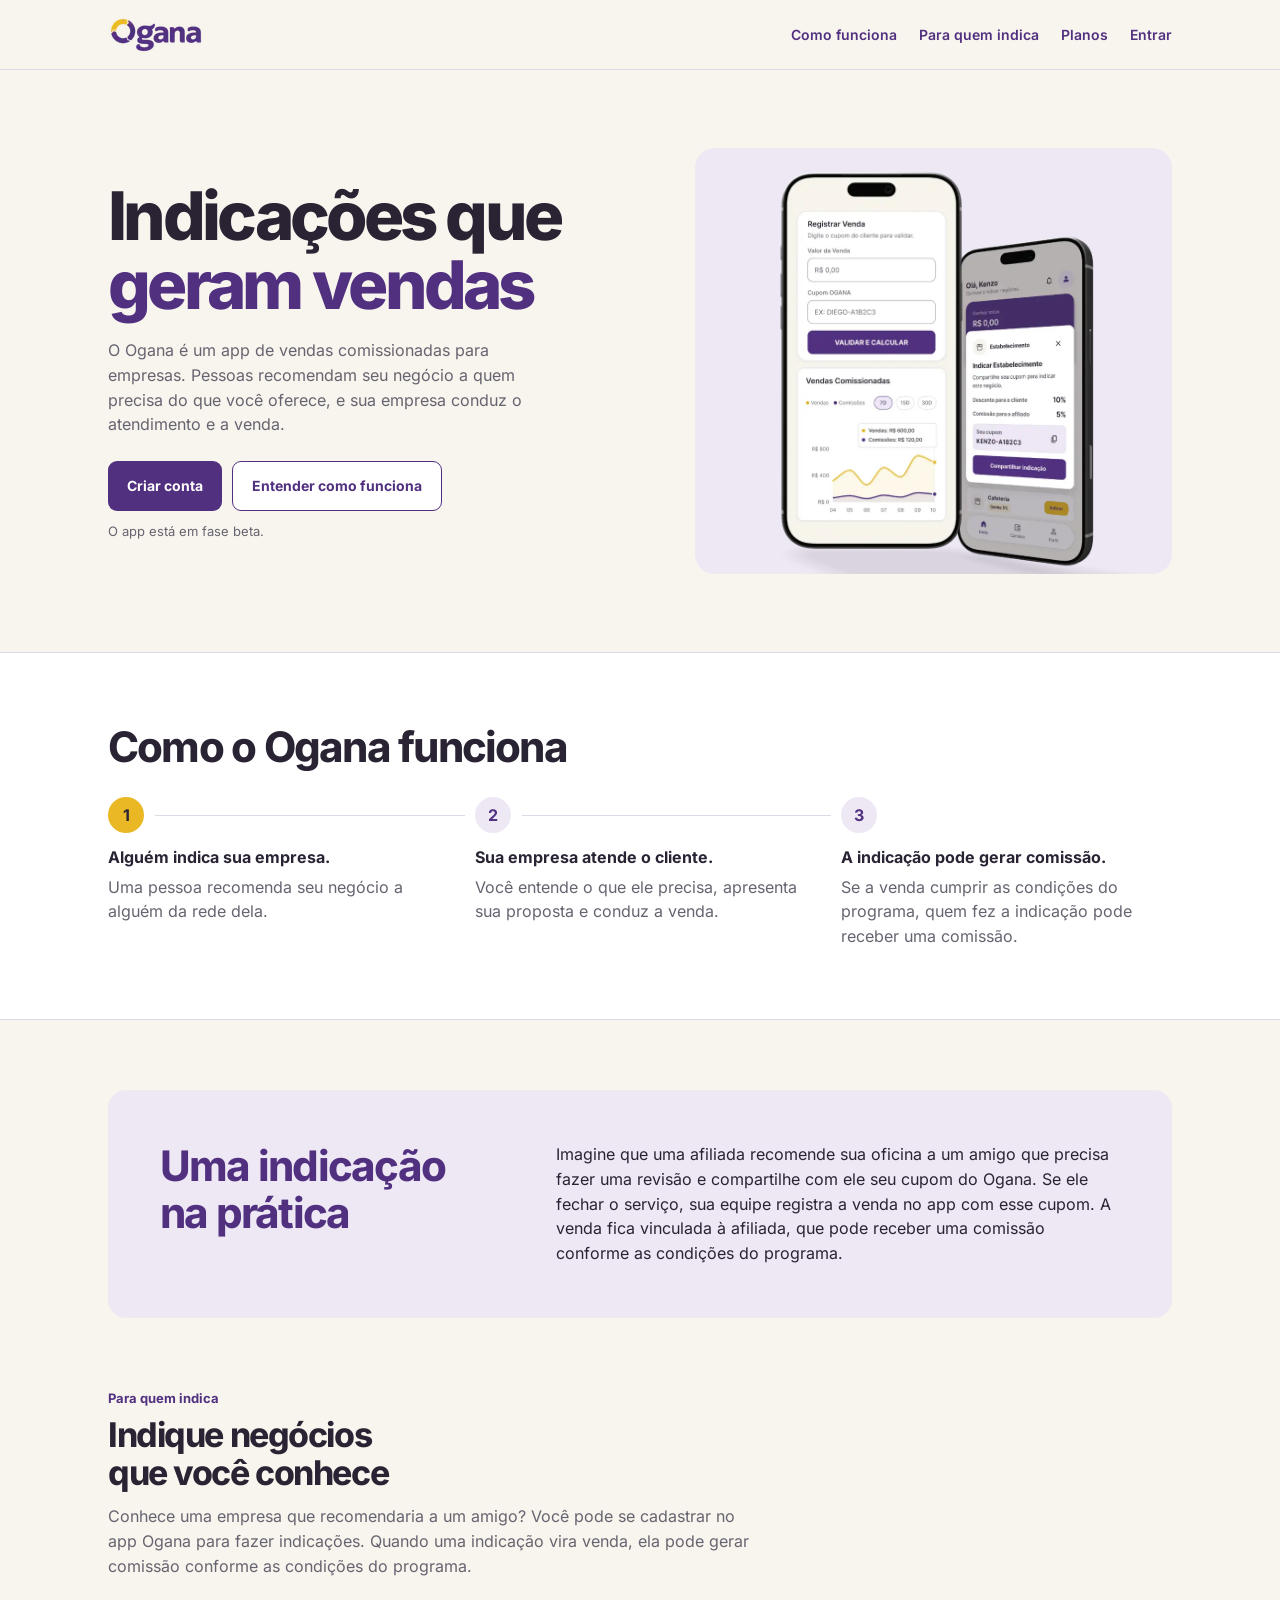
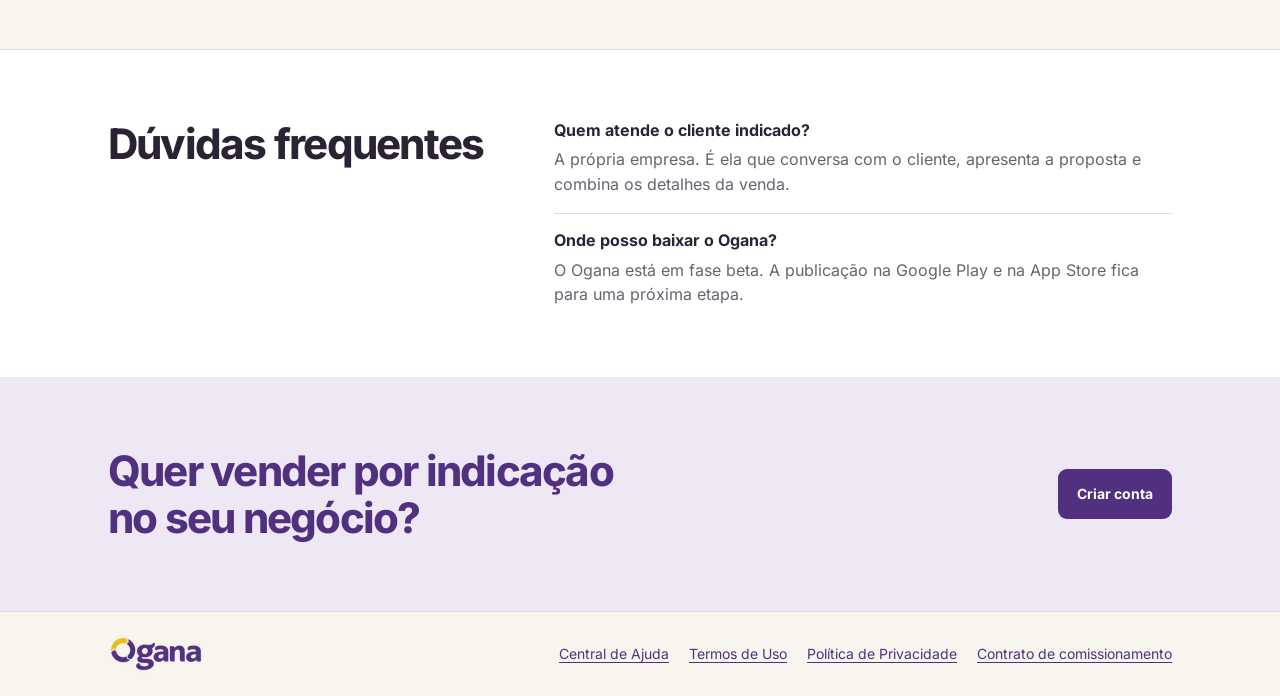
==== index.html @ 944ff76f "Adiciona a landing page responsiva do Ogana" ====
<!doctype html>
<html lang="pt-BR">
<head>
  <meta charset="utf-8">
  <meta name="viewport" content="width=device-width, initial-scale=1">
  <meta name="description" content="Conheça o Ogana, app de vendas comissionadas para empresas que querem vender por indicação.">
  <meta name="robots" content="noindex">
  <title>Ogana | Indicações que geram vendas</title>
  <link rel="stylesheet" href="./styles.css">
</head>
<body class="ogana-page" id="inicio">
  <header class="ogana-header">
    <div class="ogana-wrap ogana-header-inner">
      <a class="ogana-brand-link" href="#inicio" aria-label="Ogana, início">
        <img class="ogana-brand" src="./assets/ogana-logo.webp" width="96" height="38" alt="Ogana">
      </a>
      <nav aria-label="Seções da página">
        <a href="#como-funciona">Como funciona</a>
        <a href="#para-quem-indica">Para quem indica</a>
        <a href="https://ogana.com.br/#planos">Planos</a>
        <a href="https://ogana.com.br/login">Entrar</a>
      </nav>
    </div>
  </header>
  <main>
    <section class="ogana-hero ogana-wrap" aria-labelledby="titulo">
      <div class="ogana-hero-copy">
        <h1 id="titulo">Indicações que <span>geram vendas</span></h1>
        <p>O Ogana é um app de vendas comissionadas para empresas. Pessoas recomendam seu negócio a quem precisa do que você oferece, e sua empresa conduz o atendimento e a venda.</p>
        <div class="ogana-actions">
          <a class="ogana-action" href="https://ogana.com.br/cadastro">Criar conta</a>
          <a class="ogana-secondary" href="#como-funciona">Entender como funciona</a>
        </div>
        <p class="ogana-beta">O app está em fase beta.</p>
      </div>
      <div class="ogana-devices">
        <img class="ogana-device-company" src="./assets/app-empresa.webp" width="1080" height="1048" alt="Perfil da empresa no app, com registro de venda por cupom e acompanhamento de comissões.">
        <img class="ogana-device-affiliate" src="./assets/app-afiliado.webp" width="1080" height="1232" alt="Perfil do afiliado no app, com o cupom individual para compartilhar a indicação.">
      </div>
    </section>

    <section class="ogana-flow" id="como-funciona">
      <div class="ogana-wrap">
        <h2>Como o Ogana funciona</h2>
        <ol class="ogana-steps" role="list">
          <li>
            <span class="ogana-step-number" aria-hidden="true">1</span>
            <div>
              <h3>Alguém indica sua empresa.</h3>
              <p>Uma pessoa recomenda seu negócio a alguém da rede dela.</p>
            </div>
          </li>
          <li>
            <span class="ogana-step-number" aria-hidden="true">2</span>
            <div>
              <h3>Sua empresa atende o cliente.</h3>
              <p>Você entende o que ele precisa, apresenta sua proposta e conduz a venda.</p>
            </div>
          </li>
          <li>
            <span class="ogana-step-number" aria-hidden="true">3</span>
            <div>
              <h3>A indicação pode gerar comissão.</h3>
              <p>Se a venda cumprir as condições do programa, quem fez a indicação pode receber uma comissão.</p>
            </div>
          </li>
        </ol>
      </div>
    </section>

    <section class="ogana-example ogana-wrap">
      <div class="ogana-example-band">
        <h2>Uma indicação na prática</h2>
        <p>Imagine que uma afiliada recomende sua oficina a um amigo que precisa fazer uma revisão e compartilhe com ele seu cupom do Ogana. Se ele fechar o serviço, sua equipe registra a venda no app com esse cupom. A venda fica vinculada à afiliada, que pode receber uma comissão conforme as condições do programa.</p>
      </div>
    </section>

    <!-- Posição prevista para a seção de logos e depoimentos. -->
    <section class="ogana-referrers ogana-wrap" id="para-quem-indica">
      <p class="ogana-section-label">Para quem indica</p>
      <h2>Indique negócios que você conhece</h2>
      <p>Conhece uma empresa que recomendaria a um amigo? Você pode se cadastrar no app Ogana para fazer indicações. Quando uma indicação vira venda, ela pode gerar comissão conforme as condições do programa.</p>
    </section>

    <section class="ogana-faq">
      <div class="ogana-wrap ogana-faq-inner">
        <h2>Dúvidas frequentes</h2>
        <dl>
          <dt>Quem atende o cliente indicado?</dt>
          <dd>A própria empresa. É ela que conversa com o cliente, apresenta a proposta e combina os detalhes da venda.</dd>
          <dt>Onde posso baixar o Ogana?</dt>
          <dd>O Ogana está em fase beta. A publicação na Google Play e na App Store fica para uma próxima etapa.</dd>
        </dl>
      </div>
    </section>

    <section class="ogana-close" aria-labelledby="fechamento">
      <div class="ogana-wrap ogana-close-inner">
        <h2 id="fechamento">Quer vender por indicação no seu negócio?</h2>
        <a class="ogana-action" href="https://ogana.com.br/cadastro">Criar conta</a>
      </div>
    </section>
  </main>

  <footer class="ogana-footer">
    <div class="ogana-wrap ogana-footer-inner">
      <a class="ogana-brand-link" href="#inicio" aria-label="Ogana, início">
        <img class="ogana-brand" src="./assets/ogana-logo.webp" width="96" height="38" alt="Ogana">
      </a>
      <nav aria-label="Links úteis">
        <a href="https://ogana.com.br/central-de-ajuda">Central de Ajuda</a>
        <a href="https://ogana.com.br/termos-de-uso">Termos de Uso</a>
        <a href="https://ogana.com.br/politica-de-privacidade">Política de Privacidade</a>
        <a href="https://ogana.com.br/contrato">Contrato de comissionamento</a>
      </nav>
    </div>
  </footer>
</body>
</html>
---- styles.css ----
@font-face {
  font-family: Inter;
  src: url("./assets/inter-latin.woff2") format("woff2");
  font-style: normal;
  font-weight: 100 900;
  font-display: swap;
}

.ogana-page {
  margin: 0;
  --paper: #F7F5ED;
  --surface: #FFFFFF;
  --ink: #292333;
  --quiet: #686370;
  --brand: #513080;
  --brand-pressed: #39225A;
  --lilac: #EEE8F5;
  --gold: #E9B824;
  --line: #DED9E4;
  --gutter: clamp(22px, 5.25cqi, 58px);
  --section-space: clamp(42px, 6cqi, 70px);
  container-type: inline-size;
  color-scheme: light;
  color: var(--ink);
  background: var(--paper);
  font: 400 16px/1.55 Inter, system-ui, sans-serif;
  text-align: start;
}
.ogana-page :where(*, *::before, *::after) {
  box-sizing: border-box;
}
.ogana-page :where(h1,h2,h3,p,ol,dl,dd) {
  margin: 0;
}
.ogana-page :where(h1,h2,h3,dt) {
  color: var(--ink);
}
.ogana-page :where(a:focus-visible) {
  outline: 2px solid var(--brand);
  outline-offset: 4px;
}
.ogana-wrap {
  max-inline-size: 1180px;
  padding-inline: var(--gutter);
  margin-inline: auto;
}
.ogana-header {
  border-block-end: 1px solid var(--line);
}
.ogana-header-inner {
  min-block-size: 69px;
  display: flex;
  align-items: center;
  justify-content: space-between;
  gap: 0 20px;
  flex-wrap: wrap;
}
.ogana-brand {
  display: block;
  inline-size: 96px;
  block-size: auto;
  flex: none;
}
.ogana-header nav {
  display: flex;
  align-items: center;
  gap: 22px;
  flex-wrap: wrap;
}
.ogana-header nav a {
  display: inline-flex;
  align-items: center;
  min-block-size: 44px;
  color: var(--brand);
  font-size: 14px;
  font-weight: 600;
  text-decoration: none;
}
.ogana-header nav a:hover {
  text-decoration: underline;
  text-underline-offset: 4px;
}

.ogana-hero {
  display: grid;
  grid-template-columns: minmax(0, 1.1fr) minmax(0, 1fr);
  align-items: center;
  gap: clamp(28px, 5cqi, 62px);
  padding-block: clamp(42px, 6.7cqi, 78px);
}
.ogana-hero h1 {
  font-size: clamp(40px, 6.05cqi, 67px);
  font-weight: 800;
  line-height: 1.04;
  letter-spacing: -.055em;
  text-wrap: balance;
}
.ogana-hero h1 span {
  display: block;
  color: var(--brand);
}
.ogana-hero-copy > p:first-of-type {
  max-inline-size: 44ch;
  margin-block: 18px 24px;
  color: var(--quiet);
}
.ogana-actions {
  display: flex;
  flex-wrap: wrap;
  gap: 10px;
}
.ogana-action,
.ogana-secondary {
  display: inline-flex;
  align-items: center;
  justify-content: center;
  gap: 13px;
  min-block-size: 50px;
  padding: 10px 19px;
  border-radius: 9px;
  color: var(--surface);
  background: var(--brand);
  font-size: 14px;
  font-weight: 700;
  text-decoration: none;
}
.ogana-secondary {
  border: 1px solid var(--brand);
  color: var(--brand);
  background: var(--surface);
}
.ogana-secondary:hover {
  background: var(--lilac);
}
.ogana-action:hover {
  background: var(--brand-pressed);
}
.ogana-beta {
  margin-block-start: 10px;
  color: var(--quiet);
  font-size: 13px;
}
.ogana-devices {
  position: relative;
  aspect-ratio: 1.12;
  overflow: hidden;
  border-radius: 20px;
  background: var(--lilac);
}
.ogana-devices img {
  position: absolute;
  display: block;
  max-inline-size: none;
  block-size: auto;
}
.ogana-device-company {
  z-index: 1;
  inline-size: 112%;
  inset-inline-start: -19%;
  inset-block-start: -11%;
}
.ogana-device-affiliate {
  inline-size: 104%;
  inset-inline-start: 17%;
  inset-block-start: -7%;
}
.ogana-page h2 {
  font-size: clamp(26px, 3.75cqi, 42px);
  font-weight: 750;
  line-height: 1.12;
  letter-spacing: -.042em;
  text-wrap: balance;
}
.ogana-page :where(h3,dt) {
  font-size: 16px;
  font-weight: 700;
  line-height: 1.35;
}
.ogana-flow {
  background: var(--surface);
  padding-block: var(--section-space);
  border-block: 1px solid var(--line);
}
.ogana-steps {
  --step-gap: clamp(18px, 3.4cqi, 36px);
  display: grid;
  grid-template-columns: repeat(3, minmax(0, 1fr));
  gap: var(--step-gap);
  margin-block-start: 27px;
  padding: 0;
  list-style: none;
}
.ogana-steps li {
  position: relative;
}
.ogana-step-number {
  display: grid;
  place-items: center;
  inline-size: 36px;
  block-size: 36px;
  margin-block-end: 14px;
  border-radius: 50%;
  background: var(--lilac);
  color: var(--brand);
  font-weight: 700;
}
.ogana-steps li:first-child .ogana-step-number {
  background: var(--gold);
  color: var(--ink);
}
.ogana-steps li:not(:last-child)::before {
  content: "";
  position: absolute;
  inset-block-start: 18px;
  inset-inline-start: 47px;
  inset-inline-end: calc(10px - var(--step-gap));
  border-block-start: 1px solid var(--line);
}
.ogana-steps p {
  margin-block-start: 6px;
  color: var(--quiet);
}
.ogana-example {
  padding-block-start: var(--section-space);
}
.ogana-example-band {
  display: grid;
  grid-template-columns: minmax(0, 1fr) minmax(0, 1.6fr);
  align-items: start;
  gap: clamp(20px, 4cqi, 44px);
  padding: clamp(26px, 4.6cqi, 52px);
  border-radius: 18px;
  background: var(--lilac);
}
.ogana-example h2 {
  color: var(--brand);
  max-inline-size: 13ch;
}
.ogana-referrers {
  padding-block: var(--section-space);
}
.ogana-section-label {
  margin-block-end: 8px;
  color: var(--brand);
  font-size: 13px;
  font-weight: 700;
}
.ogana-referrers h2 {
  max-inline-size: 23ch;
  margin-block-end: 12px;
  font-size: clamp(24px, 3.1cqi, 34px);
}
.ogana-referrers p:last-child {
  max-inline-size: 65ch;
  color: var(--quiet);
}
.ogana-faq {
  padding-block: var(--section-space);
  border-block-start: 1px solid var(--line);
  background: var(--surface);
}
.ogana-faq-inner {
  display: grid;
  grid-template-columns: minmax(0, 1fr) minmax(0, 1.55fr);
  gap: clamp(24px, 4cqi, 48px);
}
.ogana-faq dd {
  margin-block-start: 6px;
  color: var(--quiet);
}
.ogana-faq dd + dt {
  margin-block-start: 16px;
  padding-block-start: 16px;
  border-block-start: 1px solid var(--line);
}

@container (max-width: 640px) {
  .ogana-hero,
  .ogana-example-band,
  .ogana-faq-inner {
    grid-template-columns: minmax(0, 1fr);
  }
  .ogana-hero {
    gap: 25px;
  }
  .ogana-devices {
    border-radius: 16px;
  }
  .ogana-steps {
    grid-template-columns: minmax(0, 1fr);
    gap: 0;
    margin-block-start: 22px;
  }
  .ogana-steps li {
    display: grid;
    grid-template-columns: 36px minmax(0, 1fr);
    gap: 13px;
  }
  .ogana-steps li:not(:last-child) {
    padding-block-end: 20px;
  }
  .ogana-steps li:not(:last-child)::before {
    inset: 36px auto 0 17px;
    border-block-start: 0;
    border-inline-start: 1px solid var(--line);
  }
  .ogana-step-number {
    margin: 0;
  }
  .ogana-example-band {
    gap: 12px;
    padding: 24px;
    border-radius: 15px;
  }
  .ogana-example h2 {
    max-inline-size: none;
  }
  .ogana-faq-inner {
    gap: 21px;
  }
}
@container (max-width: 440px) {
  .ogana-header-inner {
    min-block-size: 60px;
    column-gap: 12px;
  }
  .ogana-brand {
    inline-size: 84px;
  }
  .ogana-actions {
    display: grid;
  }
  .ogana-header nav {
    gap: 11px;
  }
  .ogana-header nav a {
    font-size: 12px;
  }
  .ogana-hero {
    padding-block: 34px;
  }
  .ogana-hero h1 {
    font-size: clamp(34px, 10.1cqi, 44px);
  }
  .ogana-hero-copy > p:first-of-type {
    margin-block: 14px 18px;
  }
}

.ogana-brand-link {
  display: inline-flex;
  align-items: center;
  min-block-size: 44px;
}

.ogana-close {
  background: var(--lilac);
  padding-block: var(--section-space);
}

.ogana-close-inner,
.ogana-footer-inner {
  display: flex;
  align-items: center;
  justify-content: space-between;
  flex-wrap: wrap;
  gap: 20px 28px;
}

.ogana-close h2 {
  max-inline-size: 23ch;
  color: var(--brand);
}

.ogana-close .ogana-action {
  flex: none;
}

.ogana-footer {
  border-block-start: 1px solid var(--line);
  padding-block: 20px;
}

.ogana-footer nav {
  display: flex;
  flex-wrap: wrap;
  gap: 0 20px;
}

.ogana-footer nav a {
  display: inline-flex;
  align-items: center;
  min-block-size: 44px;
  color: var(--brand);
  font-size: 14px;
  text-underline-offset: 3px;
}

@container (max-width: 520px) {
  .ogana-header-inner {
    padding-block: 6px;
  }

  .ogana-header nav {
    flex-basis: 100%;
    column-gap: 9px;
  }

  .ogana-close .ogana-action {
    inline-size: 100%;
  }

  .ogana-footer-inner {
    align-items: flex-start;
    flex-direction: column;
    gap: 8px;
  }
}
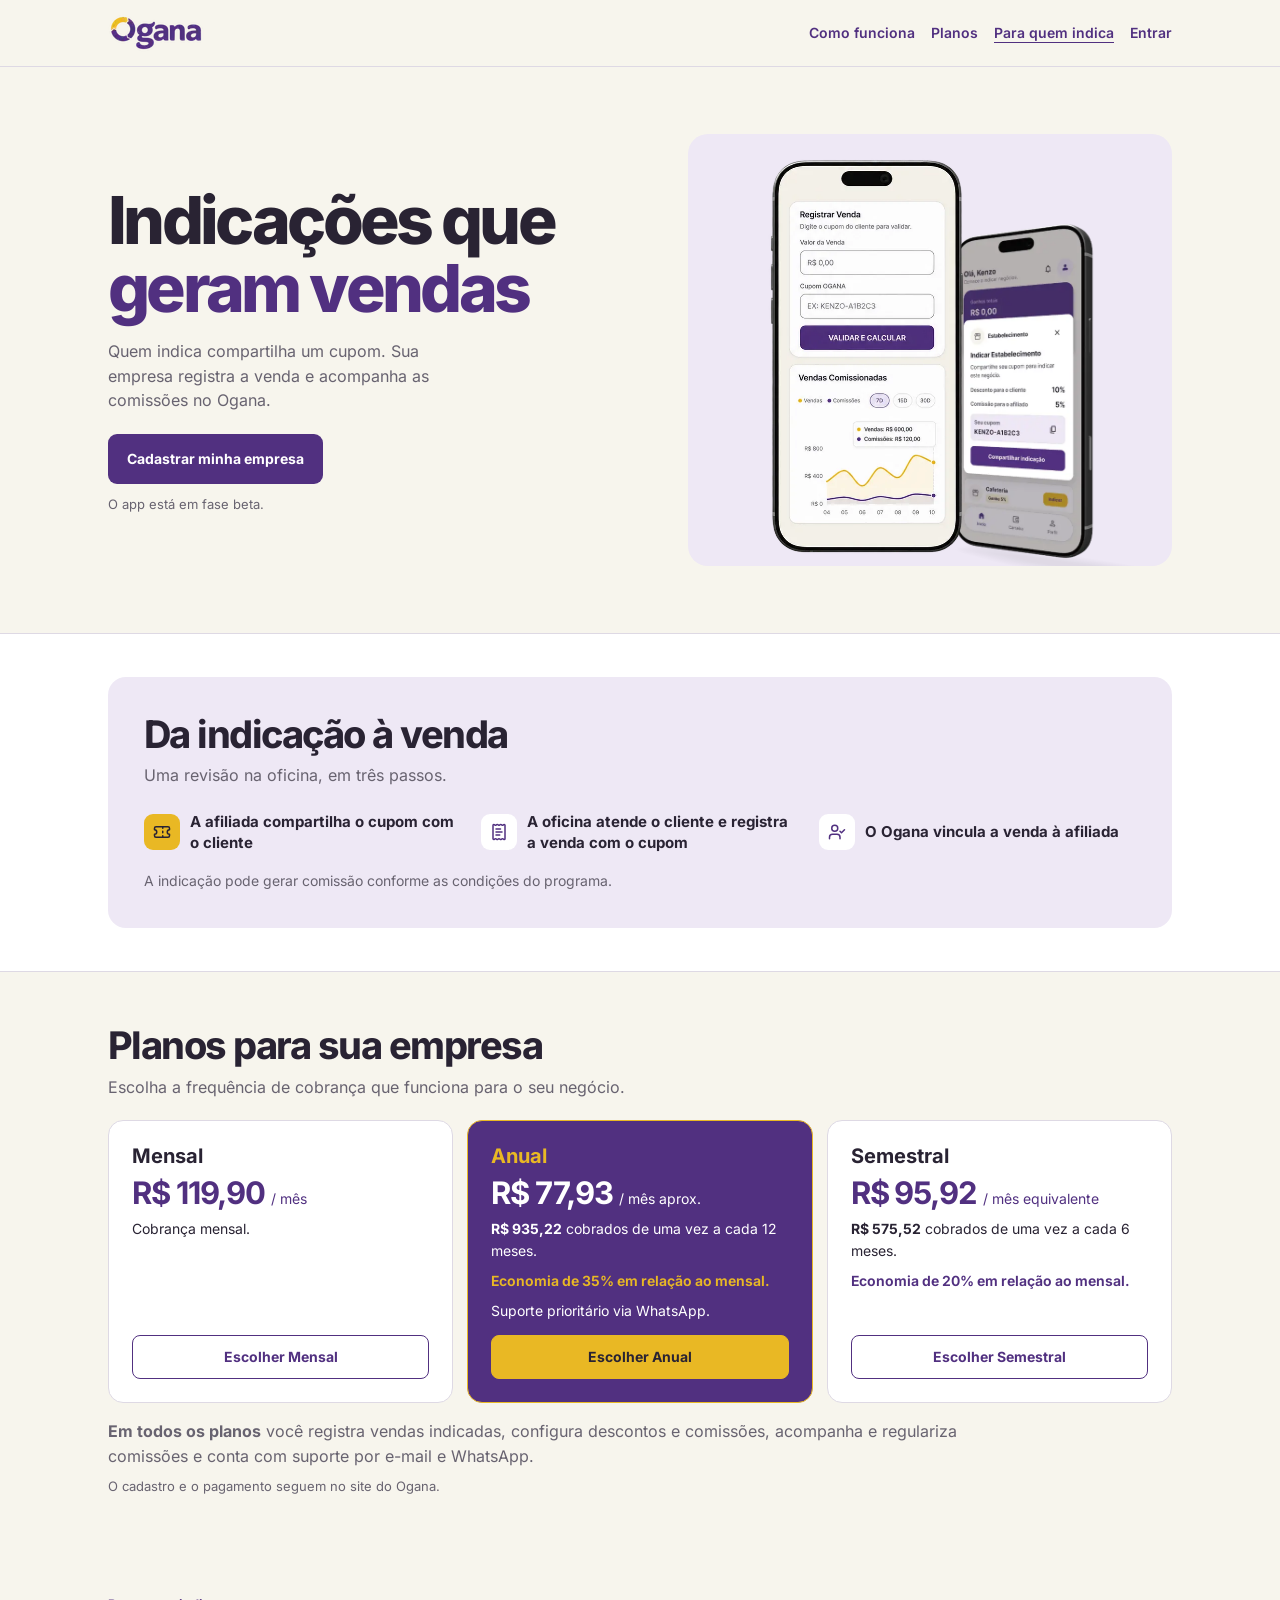
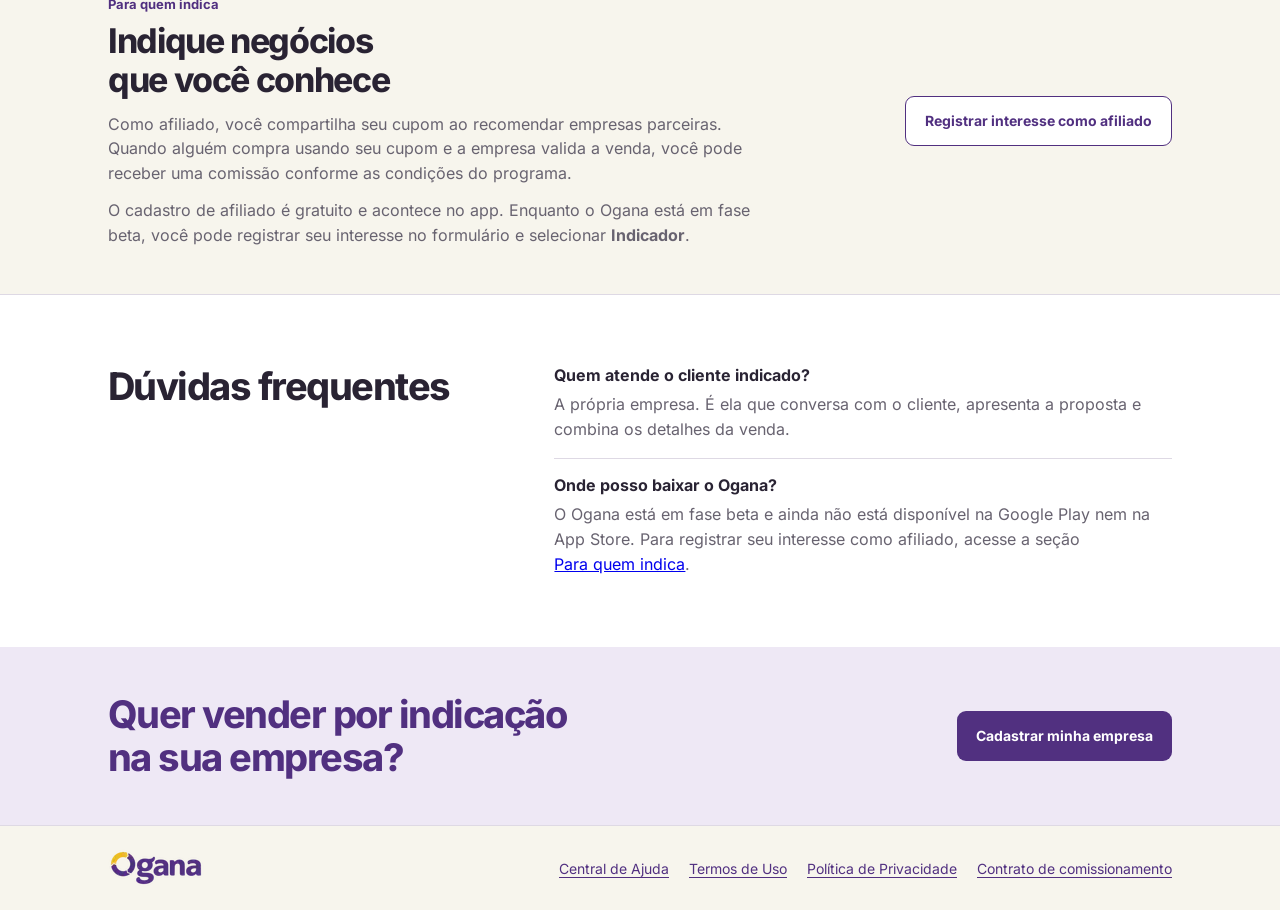
==== commit 06962c31: "Unifica a landing page da Ogana" ====
--- a/index.html
+++ b/index.html
@@ -9,6 +9,7 @@
   <link rel="stylesheet" href="./styles.css">
 </head>
 <body class="ogana-page" id="inicio">
+  <a class="ogana-action ogana-skip-link" href="#conteudo">Pular para o conteúdo</a>
   <header class="ogana-header">
     <div class="ogana-wrap ogana-header-inner">
       <a class="ogana-brand-link" href="#inicio" aria-label="Ogana, início">
@@ -16,70 +17,105 @@
       </a>
       <nav aria-label="Seções da página">
         <a href="#como-funciona">Como funciona</a>
-        <a href="#para-quem-indica">Para quem indica</a>
-        <a href="https://ogana.com.br/#planos">Planos</a>
+        <a href="#planos">Planos</a>
+        <a class="ogana-nav-referral" href="#para-quem-indica">Para quem indica</a>
         <a href="https://ogana.com.br/login">Entrar</a>
       </nav>
     </div>
   </header>
-  <main>
+  <main id="conteudo" tabindex="-1">
     <section class="ogana-hero ogana-wrap" aria-labelledby="titulo">
       <div class="ogana-hero-copy">
         <h1 id="titulo">Indicações que <span>geram vendas</span></h1>
-        <p>O Ogana é um app de vendas comissionadas para empresas. Pessoas recomendam seu negócio a quem precisa do que você oferece, e sua empresa conduz o atendimento e a venda.</p>
-        <div class="ogana-actions">
-          <a class="ogana-action" href="https://ogana.com.br/cadastro">Criar conta</a>
-          <a class="ogana-secondary" href="#como-funciona">Entender como funciona</a>
-        </div>
+        <p>Quem indica compartilha um cupom. Sua empresa registra a venda e acompanha as comissões no Ogana.</p>
+        <a class="ogana-action" href="https://ogana.com.br/cadastro">Cadastrar minha empresa</a>
         <p class="ogana-beta">O app está em fase beta.</p>
       </div>
       <div class="ogana-devices">
-        <img class="ogana-device-company" src="./assets/app-empresa.webp" width="1080" height="1048" alt="Perfil da empresa no app, com registro de venda por cupom e acompanhamento de comissões.">
+        <img class="ogana-device-company" src="./assets/app-empresa-cupom.webp" width="1080" height="1049" alt="Perfil da empresa no app, com registro de venda por cupom e acompanhamento de comissões.">
         <img class="ogana-device-affiliate" src="./assets/app-afiliado.webp" width="1080" height="1232" alt="Perfil do afiliado no app, com o cupom individual para compartilhar a indicação.">
       </div>
     </section>
 
-    <section class="ogana-flow" id="como-funciona">
+    <section class="ogana-flow" id="como-funciona" aria-labelledby="fluxo-titulo">
       <div class="ogana-wrap">
-        <h2>Como o Ogana funciona</h2>
-        <ol class="ogana-steps" role="list">
-          <li>
-            <span class="ogana-step-number" aria-hidden="true">1</span>
-            <div>
-              <h3>Alguém indica sua empresa.</h3>
-              <p>Uma pessoa recomenda seu negócio a alguém da rede dela.</p>
-            </div>
-          </li>
-          <li>
-            <span class="ogana-step-number" aria-hidden="true">2</span>
-            <div>
-              <h3>Sua empresa atende o cliente.</h3>
-              <p>Você entende o que ele precisa, apresenta sua proposta e conduz a venda.</p>
-            </div>
-          </li>
-          <li>
-            <span class="ogana-step-number" aria-hidden="true">3</span>
-            <div>
-              <h3>A indicação pode gerar comissão.</h3>
-              <p>Se a venda cumprir as condições do programa, quem fez a indicação pode receber uma comissão.</p>
-            </div>
-          </li>
-        </ol>
+        <div class="ogana-flow-panel">
+          <h2 id="fluxo-titulo">Da indicação à venda</h2>
+          <p class="ogana-flow-intro">Uma revisão na oficina, em três passos.</p>
+          <ol class="ogana-steps" role="list">
+            <li>
+              <span class="ogana-step-icon">
+                <svg aria-hidden="true" focusable="false" viewBox="0 0 24 24" fill="none" stroke="currentColor" stroke-width="2" stroke-linecap="round" stroke-linejoin="round">
+                  <path d="M2 9a3 3 0 0 1 0 6v2a2 2 0 0 0 2 2h16a2 2 0 0 0 2-2v-2a3 3 0 0 1 0-6V7a2 2 0 0 0-2-2H4a2 2 0 0 0-2 2Z"></path>
+                  <path d="M13 5v2m0 4v2m0 4v2"></path>
+                </svg>
+              </span>
+              <h3>A afiliada compartilha o cupom com o cliente</h3>
+            </li>
+            <li>
+              <span class="ogana-step-icon">
+                <svg aria-hidden="true" focusable="false" viewBox="0 0 24 24" fill="none" stroke="currentColor" stroke-width="2" stroke-linecap="round" stroke-linejoin="round">
+                  <path d="M13 16H8m6-8H8m8 4H8"></path>
+                  <path d="M4 3a1 1 0 0 1 1-1 1.3 1.3 0 0 1 .7.2l.933.6a1.3 1.3 0 0 0 1.4 0l.934-.6a1.3 1.3 0 0 1 1.4 0l.933.6a1.3 1.3 0 0 0 1.4 0l.933-.6a1.3 1.3 0 0 1 1.4 0l.934.6a1.3 1.3 0 0 0 1.4 0l.933-.6A1.3 1.3 0 0 1 19 2a1 1 0 0 1 1 1v18a1 1 0 0 1-1 1 1.3 1.3 0 0 1-.7-.2l-.933-.6a1.3 1.3 0 0 0-1.4 0l-.934.6a1.3 1.3 0 0 1-1.4 0l-.933-.6a1.3 1.3 0 0 0-1.4 0l-.933.6a1.3 1.3 0 0 1-1.4 0l-.934-.6a1.3 1.3 0 0 0-1.4 0l-.933.6A1.3 1.3 0 0 1 5 22a1 1 0 0 1-1-1z"></path>
+                </svg>
+              </span>
+              <h3>A oficina atende o cliente e registra a venda com o cupom</h3>
+            </li>
+            <li>
+              <span class="ogana-step-icon">
+                <svg aria-hidden="true" focusable="false" viewBox="0 0 24 24" fill="none" stroke="currentColor" stroke-width="2" stroke-linecap="round" stroke-linejoin="round">
+                  <path d="m16 11 2 2 4-4"></path>
+                  <path d="M16 21v-2a4 4 0 0 0-4-4H6a4 4 0 0 0-4 4v2"></path>
+                  <circle cx="9" cy="7" r="4"></circle>
+                </svg>
+              </span>
+              <h3>O Ogana vincula a venda à afiliada</h3>
+            </li>
+          </ol>
+          <p class="ogana-flow-note">A indicação pode gerar comissão conforme as condições do programa.</p>
+        </div>
       </div>
     </section>
 
-    <section class="ogana-example ogana-wrap">
-      <div class="ogana-example-band">
-        <h2>Uma indicação na prática</h2>
-        <p>Imagine que uma afiliada recomende sua oficina a um amigo que precisa fazer uma revisão e compartilhe com ele seu cupom do Ogana. Se ele fechar o serviço, sua equipe registra a venda no app com esse cupom. A venda fica vinculada à afiliada, que pode receber uma comissão conforme as condições do programa.</p>
-      </div>
+    <section class="ogana-plans ogana-wrap" id="planos" aria-labelledby="planos-titulo">
+      <h2 id="planos-titulo">Planos para sua empresa</h2>
+      <p class="ogana-plans-intro">Escolha a frequência de cobrança que funciona para o seu negócio.</p>
+      <ul class="ogana-plans-grid" role="list">
+        <li class="ogana-plan">
+          <h3>Mensal</h3>
+          <p class="ogana-plan-price"><strong>R$&nbsp;119,90</strong> <span>/ mês</span></p>
+          <p>Cobrança mensal.</p>
+          <a class="ogana-secondary ogana-plan-link" href="https://ogana.com.br/cadastro?next=%2Fpagamento%3FplanId%3Dmensal">Escolher Mensal</a>
+        </li>
+        <li class="ogana-plan ogana-plan-featured">
+          <h3>Anual</h3>
+          <p class="ogana-plan-price"><strong>R$&nbsp;77,93</strong> <span>/ mês aprox.</span></p>
+          <p><strong>R$&nbsp;935,22</strong> cobrados de uma vez a cada 12 meses.</p>
+          <p class="ogana-plan-saving">Economia de 35% em relação ao mensal.</p>
+          <p>Suporte prioritário via WhatsApp.</p>
+          <a class="ogana-secondary ogana-plan-link" href="https://ogana.com.br/cadastro?next=%2Fpagamento%3FplanId%3Danual">Escolher Anual</a>
+        </li>
+        <li class="ogana-plan">
+          <h3>Semestral</h3>
+          <p class="ogana-plan-price"><strong>R$&nbsp;95,92</strong> <span>/ mês equivalente</span></p>
+          <p><strong>R$&nbsp;575,52</strong> cobrados de uma vez a cada 6 meses.</p>
+          <p class="ogana-plan-saving">Economia de 20% em relação ao mensal.</p>
+          <a class="ogana-secondary ogana-plan-link" href="https://ogana.com.br/cadastro?next=%2Fpagamento%3FplanId%3Dsemestral">Escolher Semestral</a>
+        </li>
+      </ul>
+      <p class="ogana-plans-included"><strong>Em todos os planos</strong> você registra vendas indicadas, configura descontos e comissões, acompanha e regulariza comissões e conta com suporte por e-mail e WhatsApp.</p>
+      <p class="ogana-plans-note">O cadastro e o pagamento seguem no site do Ogana.</p>
     </section>
 
     <!-- Posição prevista para a seção de logos e depoimentos. -->
-    <section class="ogana-referrers ogana-wrap" id="para-quem-indica">
-      <p class="ogana-section-label">Para quem indica</p>
-      <h2>Indique negócios que você conhece</h2>
-      <p>Conhece uma empresa que recomendaria a um amigo? Você pode se cadastrar no app Ogana para fazer indicações. Quando uma indicação vira venda, ela pode gerar comissão conforme as condições do programa.</p>
+    <section class="ogana-referrers ogana-wrap" id="para-quem-indica" aria-labelledby="indicacao-titulo">
+      <div class="ogana-referrers-copy">
+        <p class="ogana-section-label">Para quem indica</p>
+        <h2 id="indicacao-titulo">Indique negócios que você conhece</h2>
+        <p>Como afiliado, você compartilha seu cupom ao recomendar empresas parceiras. Quando alguém compra usando seu cupom e a empresa valida a venda, você pode receber uma comissão conforme as condições do programa.</p>
+        <p>O cadastro de afiliado é gratuito e acontece no app. Enquanto o Ogana está em fase beta, você pode registrar seu interesse no formulário e selecionar <strong>Indicador</strong>.</p>
+      </div>
+      <a class="ogana-secondary" href="https://docs.google.com/forms/d/e/1FAIpQLScXwIHNBgOpf6qeXKTEKD9-P3IqGOXftJYer5l5G3xL_6b_yQ/viewform">Registrar interesse como afiliado</a>
     </section>
 
     <section class="ogana-faq">
@@ -89,15 +125,15 @@
           <dt>Quem atende o cliente indicado?</dt>
           <dd>A própria empresa. É ela que conversa com o cliente, apresenta a proposta e combina os detalhes da venda.</dd>
           <dt>Onde posso baixar o Ogana?</dt>
-          <dd>O Ogana está em fase beta. A publicação na Google Play e na App Store fica para uma próxima etapa.</dd>
+          <dd>O Ogana está em fase beta e ainda não está disponível na Google Play nem na App Store. Para registrar seu interesse como afiliado, acesse a seção <a href="#para-quem-indica">Para&nbsp;quem&nbsp;indica</a>.</dd>
         </dl>
       </div>
     </section>
 
     <section class="ogana-close" aria-labelledby="fechamento">
       <div class="ogana-wrap ogana-close-inner">
-        <h2 id="fechamento">Quer vender por indicação no seu negócio?</h2>
-        <a class="ogana-action" href="https://ogana.com.br/cadastro">Criar conta</a>
+        <h2 id="fechamento">Quer vender por indicação na sua empresa?</h2>
+        <a class="ogana-action" href="https://ogana.com.br/cadastro">Cadastrar minha empresa</a>
       </div>
     </section>
   </main>
--- a/styles.css
+++ b/styles.css
@@ -39,6 +39,15 @@
   outline: 2px solid var(--brand);
   outline-offset: 4px;
 }
+.ogana-skip-link {
+  position: absolute;
+  z-index: 2;
+  inset-block-start: 12px;
+  inset-inline-start: 12px;
+}
+.ogana-skip-link:not(:focus) {
+  clip-path: inset(50%);
+}
 .ogana-wrap {
   max-inline-size: 1180px;
   padding-inline: var(--gutter);
@@ -48,11 +57,11 @@
   border-block-end: 1px solid var(--line);
 }
 .ogana-header-inner {
-  min-block-size: 69px;
+  min-block-size: 66px;
   display: flex;
   align-items: center;
   justify-content: space-between;
-  gap: 0 20px;
+  gap: 0 14px;
   flex-wrap: wrap;
 }
 .ogana-brand {
@@ -64,7 +73,7 @@
 .ogana-header nav {
   display: flex;
   align-items: center;
-  gap: 22px;
+  gap: 16px;
   flex-wrap: wrap;
 }
 .ogana-header nav a {
@@ -76,20 +85,21 @@
   font-weight: 600;
   text-decoration: none;
 }
-.ogana-header nav a:hover {
+.ogana-header nav a:hover,
+.ogana-header nav .ogana-nav-referral {
   text-decoration: underline;
   text-underline-offset: 4px;
 }
 
 .ogana-hero {
   display: grid;
-  grid-template-columns: minmax(0, 1.1fr) minmax(0, 1fr);
-  align-items: center;
-  gap: clamp(28px, 5cqi, 62px);
-  padding-block: clamp(42px, 6.7cqi, 78px);
+  grid-template-columns: minmax(0, 1.08fr) minmax(0, 1fr);
+  align-items: center;
+  gap: clamp(25px, 5.2cqi, 58px);
+  padding-block: clamp(38px, 6cqi, 67px);
 }
 .ogana-hero h1 {
-  font-size: clamp(40px, 6.05cqi, 67px);
+  font-size: clamp(38px, 6.15cqi, 66px);
   font-weight: 800;
   line-height: 1.04;
   letter-spacing: -.055em;
@@ -100,14 +110,9 @@
   color: var(--brand);
 }
 .ogana-hero-copy > p:first-of-type {
-  max-inline-size: 44ch;
-  margin-block: 18px 24px;
-  color: var(--quiet);
-}
-.ogana-actions {
-  display: flex;
-  flex-wrap: wrap;
-  gap: 10px;
+  max-inline-size: 33ch;
+  margin-block: 16px 21px;
+  color: var(--quiet);
 }
 .ogana-action,
 .ogana-secondary {
@@ -165,10 +170,10 @@
   inset-block-start: -7%;
 }
 .ogana-page h2 {
-  font-size: clamp(26px, 3.75cqi, 42px);
+  font-size: clamp(24px, 3.6cqi, 38px);
   font-weight: 750;
-  line-height: 1.12;
-  letter-spacing: -.042em;
+  line-height: 1.14;
+  letter-spacing: -.04em;
   text-wrap: balance;
 }
 .ogana-page :where(h3,dt) {
@@ -178,66 +183,158 @@
 }
 .ogana-flow {
   background: var(--surface);
-  padding-block: var(--section-space);
+  padding-block: clamp(26px, 4cqi, 43px);
   border-block: 1px solid var(--line);
 }
+.ogana-flow-panel {
+  padding: clamp(21px, 3.4cqi, 36px);
+  border-radius: 18px;
+  background: var(--lilac);
+}
+.ogana-flow-intro {
+  margin-block-start: 7px;
+  color: var(--quiet);
+}
 .ogana-steps {
-  --step-gap: clamp(18px, 3.4cqi, 36px);
   display: grid;
   grid-template-columns: repeat(3, minmax(0, 1fr));
-  gap: var(--step-gap);
-  margin-block-start: 27px;
+  gap: 20px;
+  margin-block: 23px 17px;
   padding: 0;
   list-style: none;
 }
 .ogana-steps li {
-  position: relative;
-}
-.ogana-step-number {
+  display: flex;
+  align-items: center;
+  gap: 10px;
+}
+.ogana-steps h3 {
+  font-size: 15px;
+  line-height: 1.4;
+}
+.ogana-step-icon {
   display: grid;
   place-items: center;
+  flex: none;
   inline-size: 36px;
   block-size: 36px;
-  margin-block-end: 14px;
-  border-radius: 50%;
-  background: var(--lilac);
-  color: var(--brand);
-  font-weight: 700;
-}
-.ogana-steps li:first-child .ogana-step-number {
+  border-radius: 9px;
+  background: var(--surface);
+  color: var(--brand);
+}
+.ogana-step-icon svg {
+  inline-size: 18px;
+  block-size: 18px;
+}
+.ogana-steps li:first-child .ogana-step-icon {
   background: var(--gold);
   color: var(--ink);
 }
-.ogana-steps li:not(:last-child)::before {
-  content: "";
-  position: absolute;
-  inset-block-start: 18px;
-  inset-inline-start: 47px;
-  inset-inline-end: calc(10px - var(--step-gap));
-  border-block-start: 1px solid var(--line);
-}
-.ogana-steps p {
-  margin-block-start: 6px;
-  color: var(--quiet);
-}
-.ogana-example {
-  padding-block-start: var(--section-space);
-}
-.ogana-example-band {
+.ogana-flow-note {
+  color: var(--quiet);
+  font-size: 14px;
+}
+
+.ogana-plans {
+  padding-block: clamp(30px, 4.7cqi, 52px);
+}
+.ogana-plans-intro,
+.ogana-plans-included {
+  margin-block-start: 8px;
+  color: var(--quiet);
+}
+.ogana-plans-grid {
   display: grid;
-  grid-template-columns: minmax(0, 1fr) minmax(0, 1.6fr);
-  align-items: start;
-  gap: clamp(20px, 4cqi, 44px);
-  padding: clamp(26px, 4.6cqi, 52px);
-  border-radius: 18px;
-  background: var(--lilac);
-}
-.ogana-example h2 {
-  color: var(--brand);
-  max-inline-size: 13ch;
-}
+  grid-template-columns: repeat(3, minmax(0, 1fr));
+  gap: 14px;
+  margin-block: 20px 16px;
+  padding: 0;
+  list-style: none;
+}
+.ogana-plan {
+  display: flex;
+  flex-direction: column;
+  gap: 8px;
+  padding: clamp(16px, 2cqi, 23px);
+  border: 1px solid var(--line);
+  border-radius: 15px;
+  background: var(--surface);
+  font-size: 14px;
+}
+.ogana-plan-featured {
+  border-color: var(--gold);
+  background: var(--brand);
+  color: var(--surface);
+}
+.ogana-plan h3 {
+  font-size: 20px;
+  line-height: 1.2;
+}
+.ogana-plan-price {
+  display: flex;
+  flex-wrap: wrap;
+  align-items: baseline;
+  gap: 2px 6px;
+  color: var(--brand);
+}
+.ogana-plan-price strong {
+  font-size: clamp(23px, 2.9cqi, 31px);
+  line-height: 1.12;
+  letter-spacing: -.035em;
+}
+.ogana-plan-featured .ogana-plan-price {
+  color: var(--surface);
+}
+.ogana-plan-saving {
+  color: var(--brand);
+  font-weight: 650;
+}
+.ogana-plan-featured h3,
+.ogana-plan-featured .ogana-plan-saving {
+  color: var(--gold);
+}
+.ogana-plan > p:last-of-type {
+  margin-block-end: 6px;
+}
+.ogana-plan-link {
+  min-block-size: 44px;
+  margin-block-start: auto;
+  padding: 7px 12px;
+  border-radius: 8px;
+  text-align: center;
+}
+.ogana-plan-featured .ogana-plan-link {
+  border-color: var(--gold);
+  background: var(--gold);
+  color: var(--ink);
+}
+.ogana-plan-featured .ogana-plan-link:hover {
+  filter: brightness(1.06);
+}
+.ogana-plan-featured .ogana-plan-link:focus-visible {
+  outline-color: var(--gold);
+}
+.ogana-plans-included {
+  max-inline-size: 85ch;
+}
+.ogana-plans-note {
+  margin-block-start: 7px;
+  color: var(--quiet);
+  font-size: 13px;
+}
+
 .ogana-referrers {
-  padding-block: var(--section-space);
+  display: flex;
+  flex-wrap: wrap;
+  justify-content: space-between;
+  align-items: center;
+  gap: 18px 22px;
+  padding-block: clamp(29px, 4.3cqi, 46px);
+}
+.ogana-referrers-copy {
+  flex: 1 1 32rem;
+  min-inline-size: 0;
+  max-inline-size: 65ch;
 }
 .ogana-section-label {
   margin-block-end: 8px;
@@ -250,9 +347,14 @@
   margin-block-end: 12px;
   font-size: clamp(24px, 3.1cqi, 34px);
 }
-.ogana-referrers p:last-child {
-  max-inline-size: 65ch;
-  color: var(--quiet);
+.ogana-referrers h2 ~ p {
+  color: var(--quiet);
+}
+.ogana-referrers p + p {
+  margin-block-start: 12px;
+}
+.ogana-referrers .ogana-secondary {
+  text-align: center;
 }
 .ogana-faq {
   padding-block: var(--section-space);
@@ -274,46 +376,26 @@
   border-block-start: 1px solid var(--line);
 }
 
-@container (max-width: 640px) {
+@container (max-width: 740px) {
+  .ogana-plans-grid {
+    grid-template-columns: minmax(0, 1fr);
+  }
+}
+
+@container (max-width: 650px) {
   .ogana-hero,
-  .ogana-example-band,
   .ogana-faq-inner {
     grid-template-columns: minmax(0, 1fr);
   }
   .ogana-hero {
-    gap: 25px;
+    gap: 22px;
   }
   .ogana-devices {
     border-radius: 16px;
   }
   .ogana-steps {
     grid-template-columns: minmax(0, 1fr);
-    gap: 0;
-    margin-block-start: 22px;
-  }
-  .ogana-steps li {
-    display: grid;
-    grid-template-columns: 36px minmax(0, 1fr);
-    gap: 13px;
-  }
-  .ogana-steps li:not(:last-child) {
-    padding-block-end: 20px;
-  }
-  .ogana-steps li:not(:last-child)::before {
-    inset: 36px auto 0 17px;
-    border-block-start: 0;
-    border-inline-start: 1px solid var(--line);
-  }
-  .ogana-step-number {
-    margin: 0;
-  }
-  .ogana-example-band {
-    gap: 12px;
-    padding: 24px;
-    border-radius: 15px;
-  }
-  .ogana-example h2 {
-    max-inline-size: none;
+    gap: 11px;
   }
   .ogana-faq-inner {
     gap: 21px;
@@ -327,8 +409,9 @@
   .ogana-brand {
     inline-size: 84px;
   }
-  .ogana-actions {
-    display: grid;
+  .ogana-hero .ogana-action,
+  .ogana-referrers .ogana-secondary {
+    inline-size: 100%;
   }
   .ogana-header nav {
     gap: 11px;
@@ -337,13 +420,13 @@
     font-size: 12px;
   }
   .ogana-hero {
-    padding-block: 34px;
+    padding-block: 32px;
   }
   .ogana-hero h1 {
     font-size: clamp(34px, 10.1cqi, 44px);
   }
   .ogana-hero-copy > p:first-of-type {
-    margin-block: 14px 18px;
+    margin-block: 12px 15px;
   }
 }
 
@@ -355,7 +438,7 @@
 
 .ogana-close {
   background: var(--lilac);
-  padding-block: var(--section-space);
+  padding-block: clamp(29px, 4.3cqi, 46px);
 }
 
 .ogana-close-inner,
@@ -394,6 +477,10 @@
   color: var(--brand);
   font-size: 14px;
   text-underline-offset: 3px;
+}
+.ogana-footer nav a:hover {
+  color: var(--brand-pressed);
+  text-decoration-thickness: 2px;
 }
 
 @container (max-width: 520px) {
@@ -416,3 +503,17 @@
     gap: 8px;
   }
 }
+
+@container (max-width: 340px) {
+  .ogana-header-inner {
+    padding-inline: 12px;
+  }
+
+  .ogana-header nav {
+    column-gap: 5px;
+  }
+
+  .ogana-referrers .ogana-secondary {
+    padding-inline: 14px;
+  }
+}
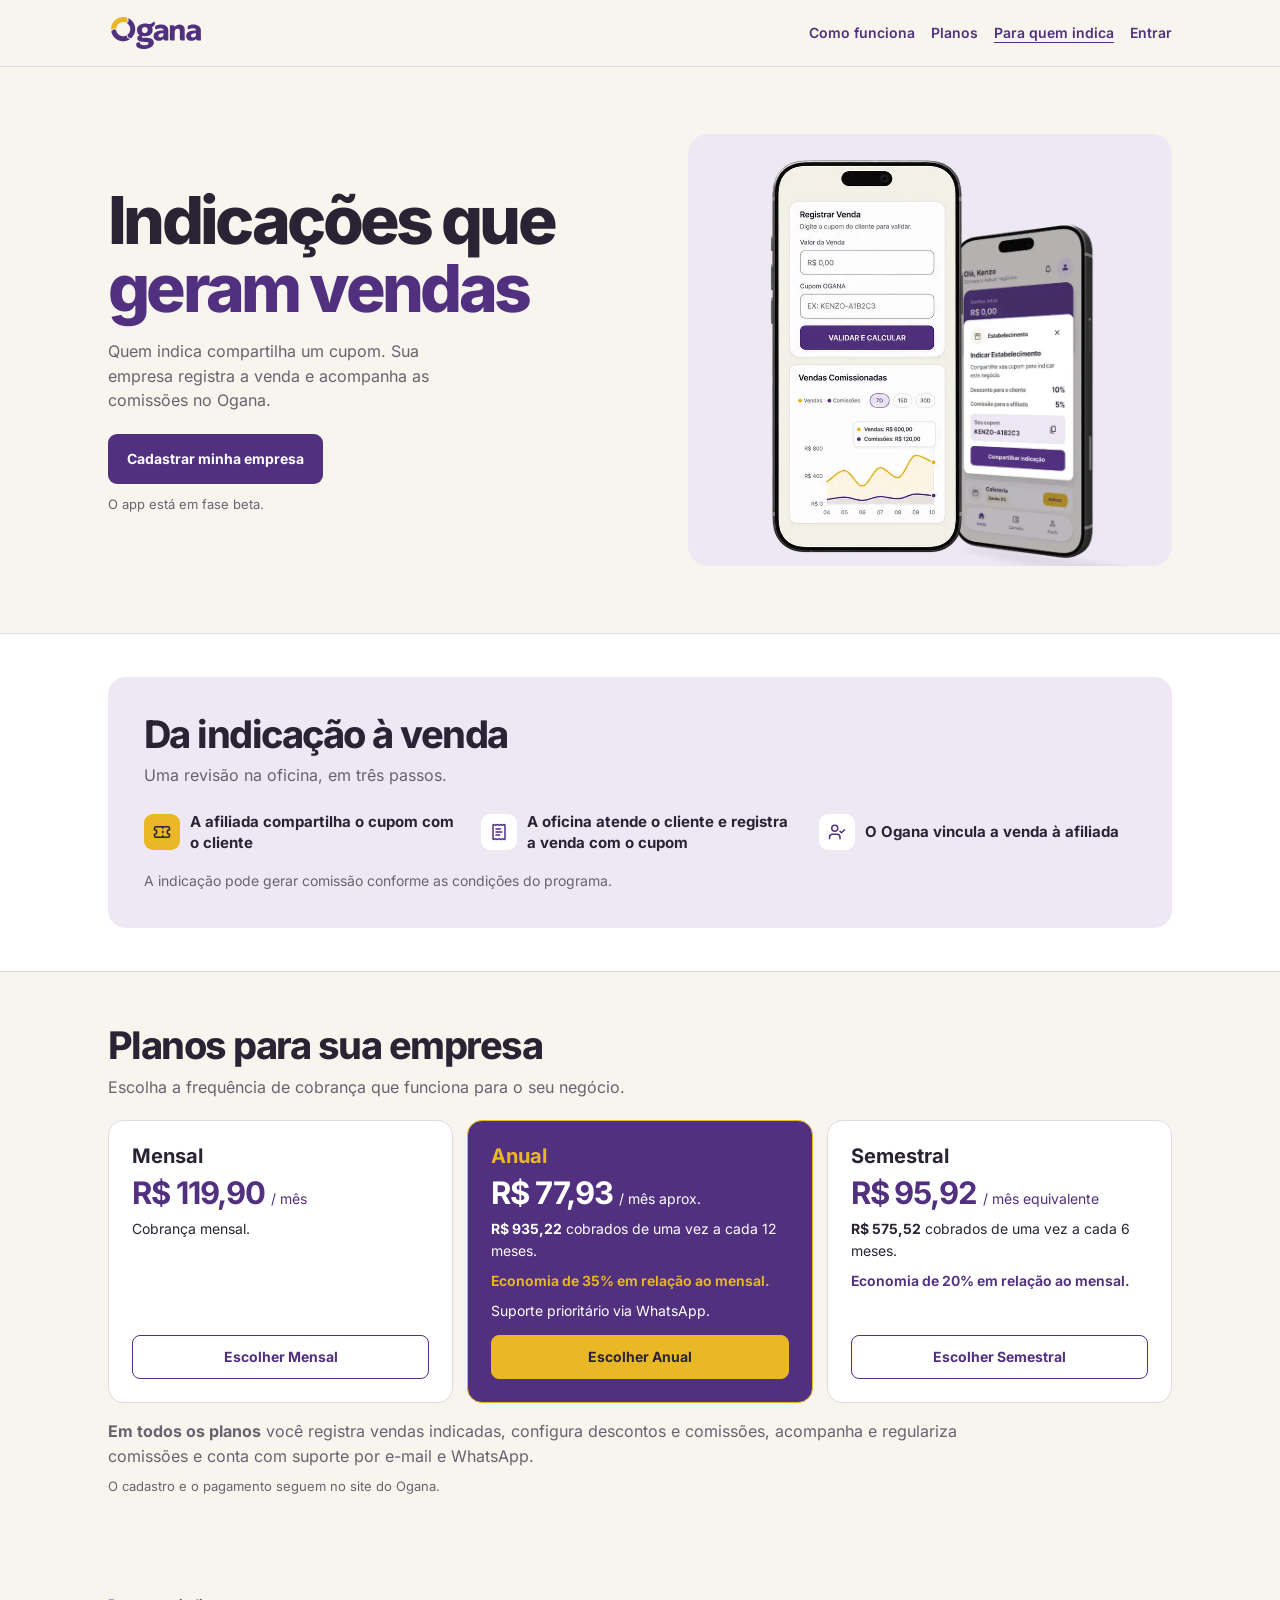
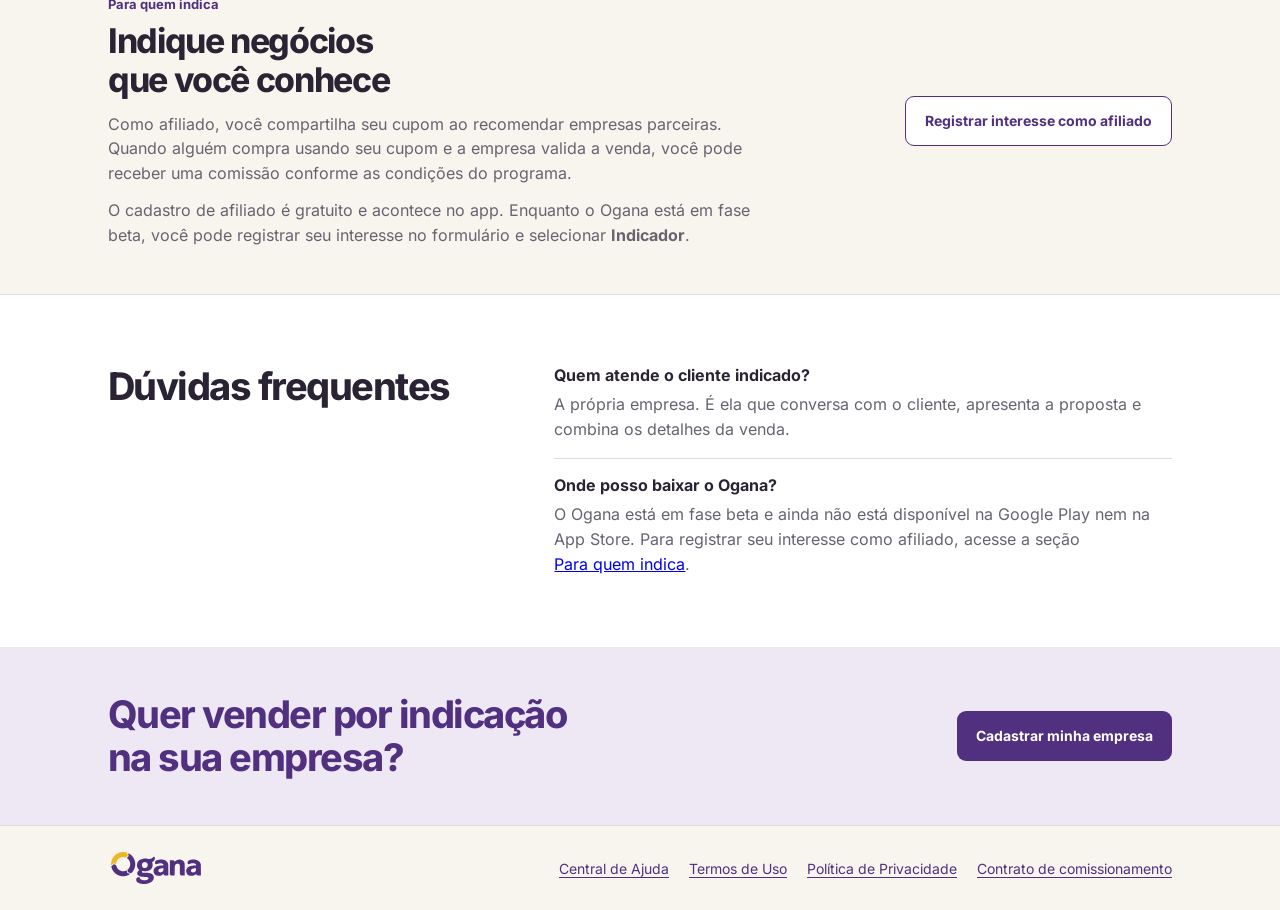
==== commit 3c5f4173: "Usa o logo vetorial original do Ogana" ====
--- a/index.html
+++ b/index.html
@@ -13,7 +13,7 @@
   <header class="ogana-header">
     <div class="ogana-wrap ogana-header-inner">
       <a class="ogana-brand-link" href="#inicio" aria-label="Ogana, início">
-        <img class="ogana-brand" src="./assets/ogana-logo.webp" width="96" height="38" alt="Ogana">
+        <img class="ogana-brand" src="./assets/ogana-logo.svg" width="96" height="38" alt="Ogana">
       </a>
       <nav aria-label="Seções da página">
         <a href="#como-funciona">Como funciona</a>
@@ -141,7 +141,7 @@
   <footer class="ogana-footer">
     <div class="ogana-wrap ogana-footer-inner">
       <a class="ogana-brand-link" href="#inicio" aria-label="Ogana, início">
-        <img class="ogana-brand" src="./assets/ogana-logo.webp" width="96" height="38" alt="Ogana">
+        <img class="ogana-brand" src="./assets/ogana-logo.svg" width="96" height="38" alt="Ogana">
       </a>
       <nav aria-label="Links úteis">
         <a href="https://ogana.com.br/central-de-ajuda">Central de Ajuda</a>
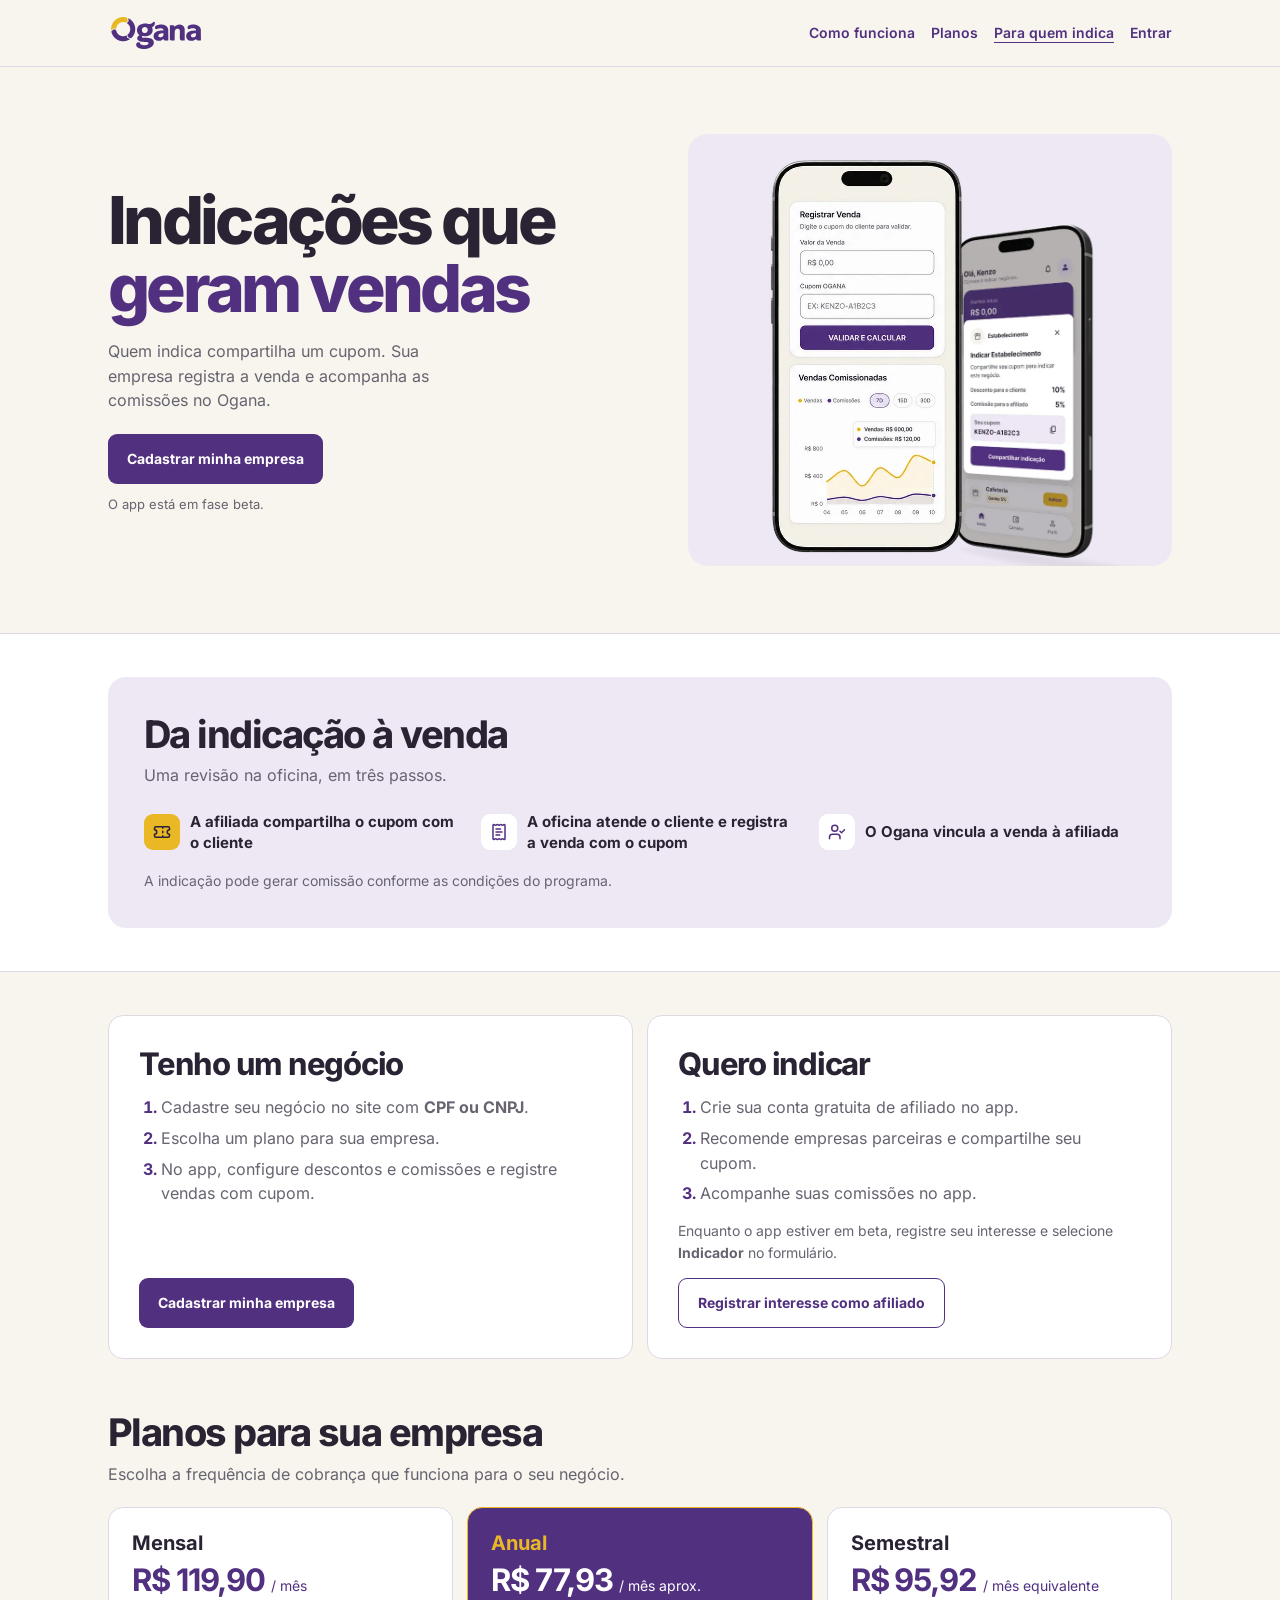
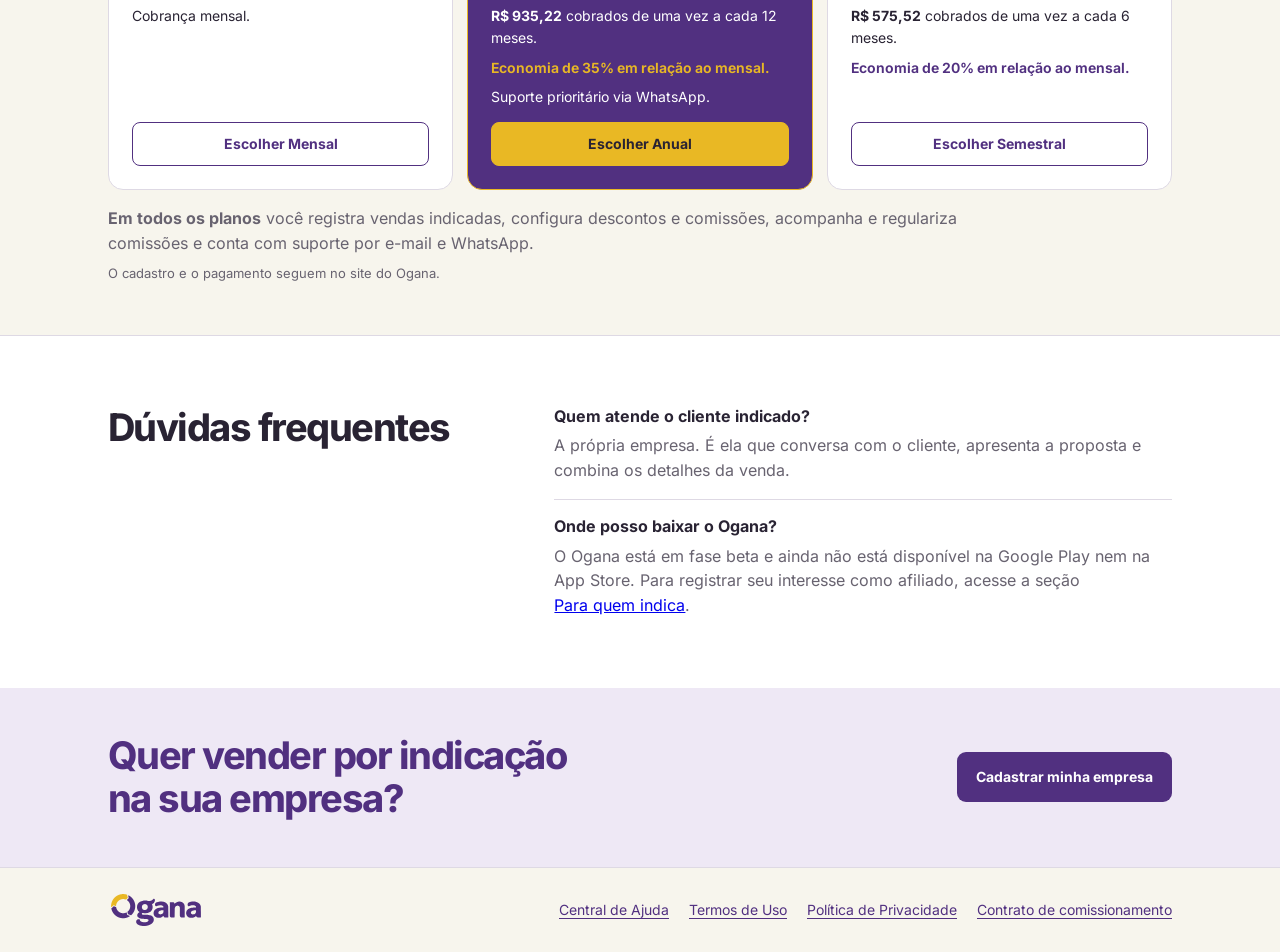
==== commit fec46629: "Adiciona caminhos de empresa e afiliado na LP" ====
--- a/index.html
+++ b/index.html
@@ -77,6 +77,28 @@
       </div>
     </section>
 
+    <div class="ogana-paths ogana-wrap">
+      <section class="ogana-path" aria-labelledby="negocio-titulo">
+        <h2 id="negocio-titulo">Tenho um negócio</h2>
+        <ol>
+          <li>Cadastre seu negócio no site com <strong>CPF ou CNPJ</strong>.</li>
+          <li>Escolha um plano para sua empresa.</li>
+          <li>No app, configure descontos e comissões e registre vendas com cupom.</li>
+        </ol>
+        <a class="ogana-action" href="https://ogana.com.br/cadastro">Cadastrar minha empresa</a>
+      </section>
+      <section class="ogana-path" id="para-quem-indica" aria-labelledby="indicacao-titulo">
+        <h2 id="indicacao-titulo">Quero indicar</h2>
+        <ol>
+          <li>Crie sua conta gratuita de afiliado no app.</li>
+          <li>Recomende empresas parceiras e compartilhe seu cupom.</li>
+          <li>Acompanhe suas comissões no app.</li>
+        </ol>
+        <p>Enquanto o app estiver em beta, registre seu interesse e selecione <strong>Indicador</strong> no formulário.</p>
+        <a class="ogana-secondary" href="https://docs.google.com/forms/d/e/1FAIpQLScXwIHNBgOpf6qeXKTEKD9-P3IqGOXftJYer5l5G3xL_6b_yQ/viewform">Registrar interesse como afiliado</a>
+      </section>
+    </div>
+
     <section class="ogana-plans ogana-wrap" id="planos" aria-labelledby="planos-titulo">
       <h2 id="planos-titulo">Planos para sua empresa</h2>
       <p class="ogana-plans-intro">Escolha a frequência de cobrança que funciona para o seu negócio.</p>
@@ -105,17 +127,6 @@
       </ul>
       <p class="ogana-plans-included"><strong>Em todos os planos</strong> você registra vendas indicadas, configura descontos e comissões, acompanha e regulariza comissões e conta com suporte por e-mail e WhatsApp.</p>
       <p class="ogana-plans-note">O cadastro e o pagamento seguem no site do Ogana.</p>
-    </section>
-
-    <!-- Posição prevista para a seção de logos e depoimentos. -->
-    <section class="ogana-referrers ogana-wrap" id="para-quem-indica" aria-labelledby="indicacao-titulo">
-      <div class="ogana-referrers-copy">
-        <p class="ogana-section-label">Para quem indica</p>
-        <h2 id="indicacao-titulo">Indique negócios que você conhece</h2>
-        <p>Como afiliado, você compartilha seu cupom ao recomendar empresas parceiras. Quando alguém compra usando seu cupom e a empresa valida a venda, você pode receber uma comissão conforme as condições do programa.</p>
-        <p>O cadastro de afiliado é gratuito e acontece no app. Enquanto o Ogana está em fase beta, você pode registrar seu interesse no formulário e selecionar <strong>Indicador</strong>.</p>
-      </div>
-      <a class="ogana-secondary" href="https://docs.google.com/forms/d/e/1FAIpQLScXwIHNBgOpf6qeXKTEKD9-P3IqGOXftJYer5l5G3xL_6b_yQ/viewform">Registrar interesse como afiliado</a>
     </section>
 
     <section class="ogana-faq">
--- a/styles.css
+++ b/styles.css
@@ -235,6 +235,45 @@
   font-size: 14px;
 }
 
+.ogana-paths {
+  display: grid;
+  grid-template-columns: repeat(2, minmax(0, 1fr));
+  gap: 14px;
+  padding-block-start: clamp(26px, 4cqi, 43px);
+}
+.ogana-path {
+  display: flex;
+  flex-direction: column;
+  align-items: flex-start;
+  gap: 14px;
+  padding: clamp(16px, 2.6cqi, 30px);
+  border: 1px solid var(--line);
+  border-radius: 15px;
+  background: var(--surface);
+}
+.ogana-path h2 {
+  font-size: clamp(23px, 3cqi, 31px);
+}
+.ogana-path ol {
+  padding-inline-start: 1.35em;
+  color: var(--quiet);
+}
+.ogana-path li + li {
+  margin-block-start: 6px;
+}
+.ogana-path li::marker {
+  color: var(--brand);
+  font-weight: 700;
+}
+.ogana-path p {
+  color: var(--quiet);
+  font-size: 14px;
+}
+.ogana-path > a {
+  margin-block-start: auto;
+  text-align: center;
+}
+
 .ogana-plans {
   padding-block: clamp(30px, 4.7cqi, 52px);
 }
@@ -323,39 +362,6 @@
   font-size: 13px;
 }
 
-.ogana-referrers {
-  display: flex;
-  flex-wrap: wrap;
-  justify-content: space-between;
-  align-items: center;
-  gap: 18px 22px;
-  padding-block: clamp(29px, 4.3cqi, 46px);
-}
-.ogana-referrers-copy {
-  flex: 1 1 32rem;
-  min-inline-size: 0;
-  max-inline-size: 65ch;
-}
-.ogana-section-label {
-  margin-block-end: 8px;
-  color: var(--brand);
-  font-size: 13px;
-  font-weight: 700;
-}
-.ogana-referrers h2 {
-  max-inline-size: 23ch;
-  margin-block-end: 12px;
-  font-size: clamp(24px, 3.1cqi, 34px);
-}
-.ogana-referrers h2 ~ p {
-  color: var(--quiet);
-}
-.ogana-referrers p + p {
-  margin-block-start: 12px;
-}
-.ogana-referrers .ogana-secondary {
-  text-align: center;
-}
 .ogana-faq {
   padding-block: var(--section-space);
   border-block-start: 1px solid var(--line);
@@ -384,6 +390,7 @@
 
 @container (max-width: 650px) {
   .ogana-hero,
+  .ogana-paths,
   .ogana-faq-inner {
     grid-template-columns: minmax(0, 1fr);
   }
@@ -410,7 +417,7 @@
     inline-size: 84px;
   }
   .ogana-hero .ogana-action,
-  .ogana-referrers .ogana-secondary {
+  .ogana-path > a {
     inline-size: 100%;
   }
   .ogana-header nav {
@@ -513,7 +520,8 @@
     column-gap: 5px;
   }
 
-  .ogana-referrers .ogana-secondary {
-    padding-inline: 14px;
-  }
-}
+  .ogana-path .ogana-secondary {
+    padding-inline: 8px;
+    font-size: 13px;
+  }
+}
